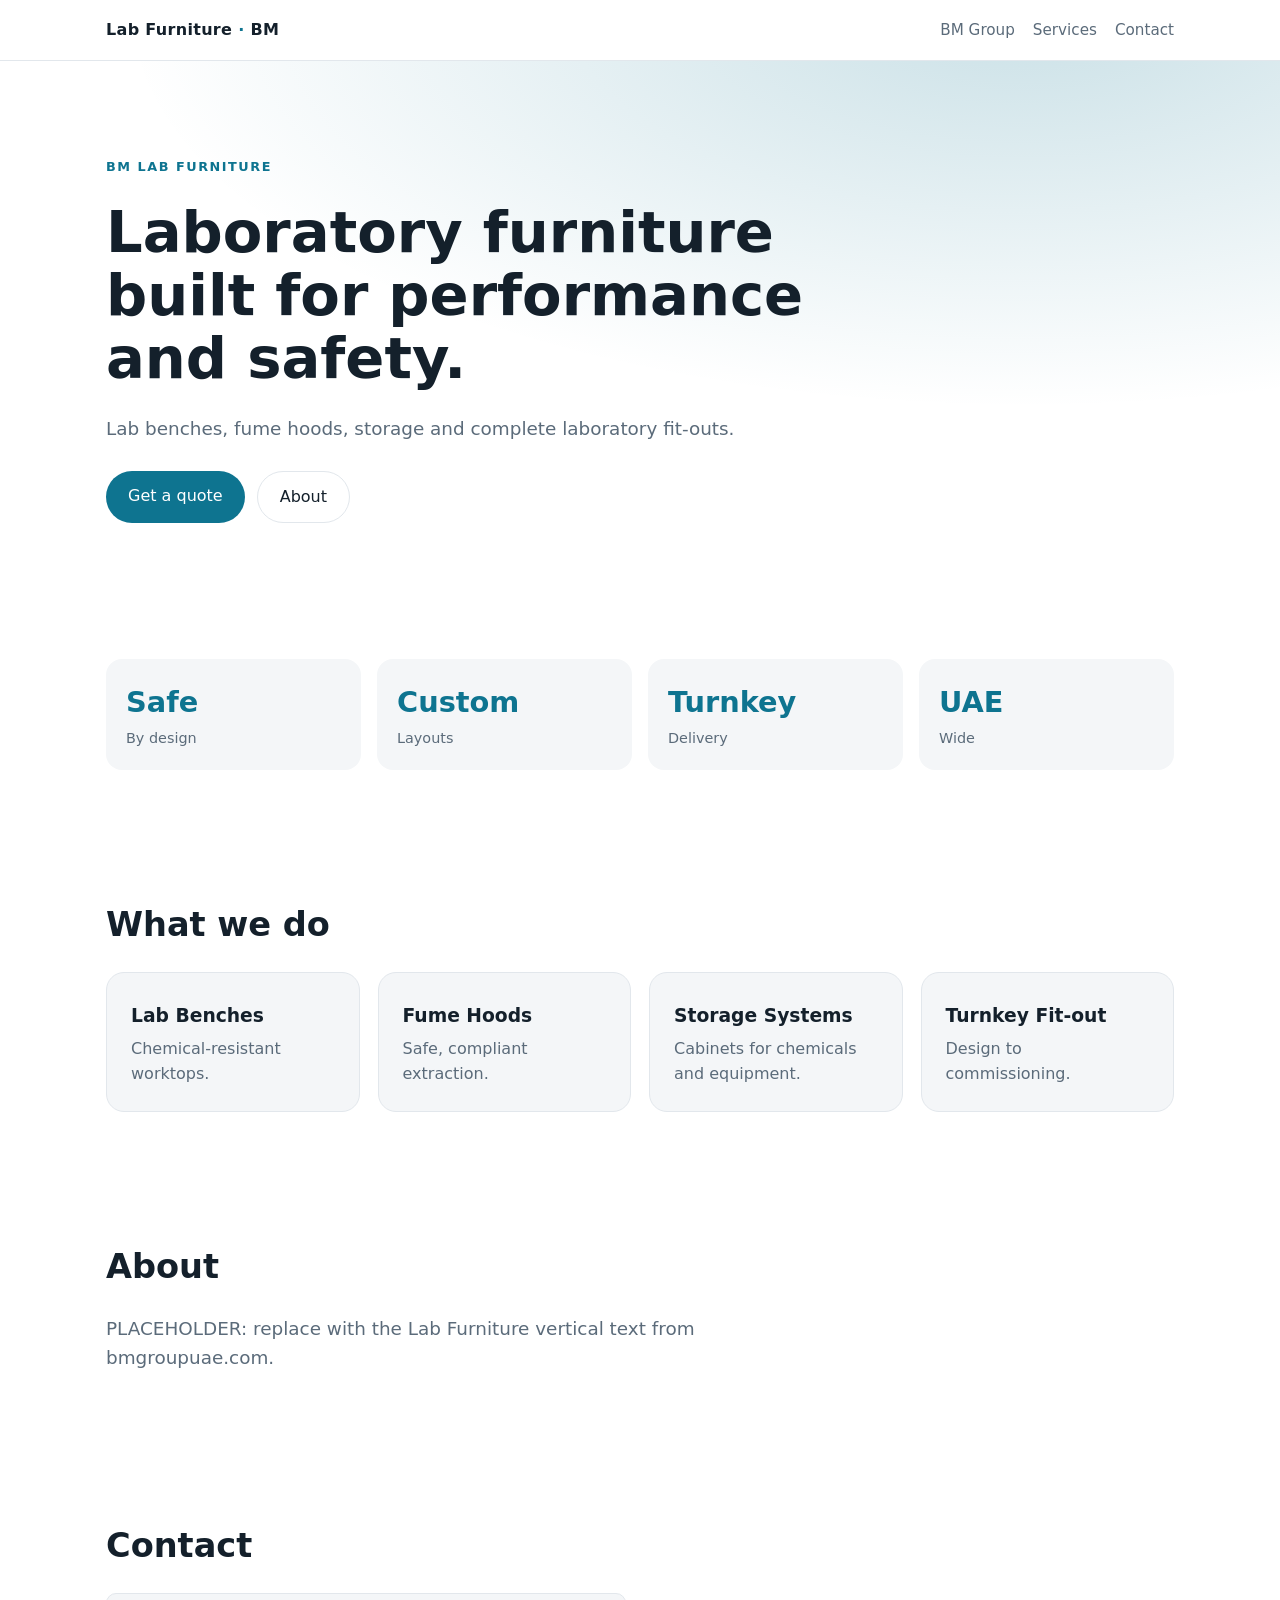
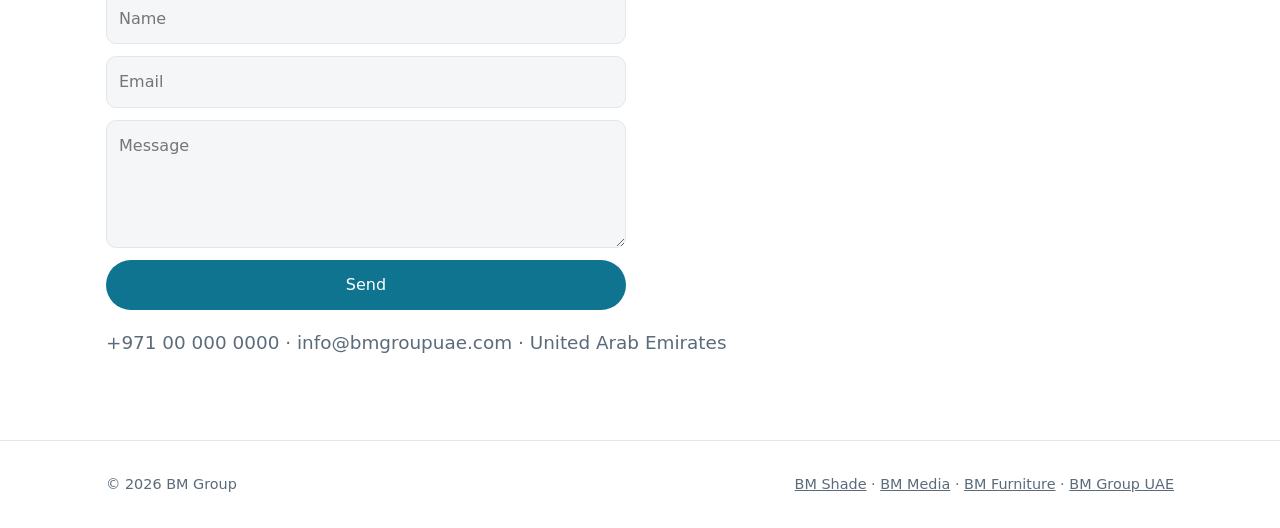
==== sites/labfurniture/index.html @ 3928d762 "Add multi-domain static sites for BM Group verticals Co-Authored-By: Claude Sonnet 5.5 <noreply@anth" ====
<!doctype html><html lang="en"><head><meta charset="utf-8"><meta name="viewport" content="width=device-width,initial-scale=1">
<title>BM Lab Furniture</title><meta name="description" content="Lab benches, fume hoods, storage and complete laboratory fit-outs."><link rel="canonical" href="https://bmlabfurnitureuae.com/">
<meta property="og:title" content="BM Lab Furniture"><meta property="og:description" content="Lab benches, fume hoods, storage and complete laboratory fit-outs."><meta name="theme-color" content="#0e7490">
<link rel="stylesheet" href="styles.css"><style>:root{--accent:#0e7490}</style></head><body>
<header><div class="wrap"><a class="logo" href="/">Lab Furniture <span>·</span> BM</a><nav><a href="https://bmgroupuae.com">BM Group</a><a href="#services">Services</a><a href="#contact">Contact</a></nav></div></header>
<main><section class="hero"><div class="wrap"><div class="kicker">BM Lab Furniture</div><h1>Laboratory furniture built for performance and safety.</h1><p class="sub">Lab benches, fume hoods, storage and complete laboratory fit-outs.</p>
<div class="cta"><a class="btn" href="#contact">Get a quote</a><a class="btn ghost" href="#about">About</a></div></div></section>
<section><div class="wrap stats"><div class="stat reveal"><b>Safe</b><span>By design</span></div><div class="stat reveal"><b>Custom</b><span>Layouts</span></div><div class="stat reveal"><b>Turnkey</b><span>Delivery</span></div><div class="stat reveal"><b>UAE</b><span>Wide</span></div></div></section><section id="services"><div class="wrap"><h2 class="reveal">What we do</h2><div class="grid"><div class="card reveal"><h3>Lab Benches</h3><p>Chemical-resistant worktops.</p></div><div class="card reveal"><h3>Fume Hoods</h3><p>Safe, compliant extraction.</p></div><div class="card reveal"><h3>Storage Systems</h3><p>Cabinets for chemicals and equipment.</p></div><div class="card reveal"><h3>Turnkey Fit-out</h3><p>Design to commissioning.</p></div></div></div></section>
<section id="about"><div class="wrap"><h2 class="reveal">About</h2><p class="sub reveal">PLACEHOLDER: replace with the Lab Furniture vertical text from bmgroupuae.com.</p></div></section>
<section id="contact"><div class="wrap"><h2>Contact</h2><form id="contactform" data-to="info@bmgroupuae.com"><input name="name" placeholder="Name" required><input name="email" type="email" placeholder="Email" required><textarea name="message" rows="4" placeholder="Message" required></textarea><button class="btn">Send</button></form>
<p class="sub">+971 00 000 0000 · info@bmgroupuae.com · United Arab Emirates</p></div></section></main>
<footer><div class="wrap"><span>© 2026 BM Group</span><span><a href="https://bmshadeuae.com">BM Shade</a> · <a href="https://bmmediauae.com">BM Media</a> · <a href="https://bmfurnitureuae.com">BM Furniture</a> · <a href="https://bmgroupuae.com">BM Group UAE</a></span></div></footer>
<script src="main.js"></script></body></html>
---- sites/labfurniture/styles.css ----
:root{--accent:#0f3d63;--bg:#fff;--fg:#14202b;--muted:#5b6b7a;--card:#f4f6f8;--line:#e2e7ec}
@media (prefers-color-scheme:dark){:root{--bg:#0d1319;--fg:#eef2f6;--muted:#9aa9b8;--card:#161e27;--line:#26313d}}
*{box-sizing:border-box}html{scroll-behavior:smooth}
body{margin:0;font:16px/1.6 system-ui,-apple-system,Segoe UI,Roboto,sans-serif;background:var(--bg);color:var(--fg)}
a{color:inherit}.wrap{max-width:1100px;margin:0 auto;padding:0 16px}
header{position:sticky;top:0;z-index:10;background:color-mix(in srgb,var(--bg) 88%,transparent);backdrop-filter:blur(10px);border-bottom:1px solid var(--line)}
header .wrap{display:flex;align-items:center;justify-content:space-between;height:60px;gap:12px}
.logo{font-weight:800;letter-spacing:.02em;text-decoration:none}.logo span{color:var(--accent)}
nav{display:flex;gap:18px;align-items:center;font-size:.95rem}nav a{text-decoration:none;color:var(--muted)}nav a:hover{color:var(--fg)}
.btn{display:inline-block;background:var(--accent);color:#fff!important;padding:12px 22px;border-radius:999px;text-decoration:none;font-weight:600;border:0;cursor:pointer;font:inherit;transition:transform .15s}
.btn:hover{transform:translateY(-2px)}.btn.ghost{background:transparent;color:var(--fg)!important;border:1px solid var(--line)}
.hero{padding:96px 0 72px;background:radial-gradient(900px 400px at 80% -10%,color-mix(in srgb,var(--accent) 22%,transparent),transparent)}
.kicker{color:var(--accent);font-weight:700;text-transform:uppercase;font-size:.8rem;letter-spacing:.12em}
h1{font-size:clamp(2rem,5.5vw,3.6rem);line-height:1.1;margin:.4em 0;max-width:18ch}h2{font-size:clamp(1.5rem,3vw,2.1rem);margin:0 0 .6em}
.sub{color:var(--muted);font-size:1.15rem;max-width:56ch}.cta{display:flex;gap:12px;flex-wrap:wrap;margin-top:28px}
section{padding:64px 0}.stats{display:grid;grid-template-columns:repeat(auto-fit,minmax(150px,1fr));gap:16px}
.stat{background:var(--card);border-radius:16px;padding:20px}.stat b{font-size:1.8rem;color:var(--accent);display:block}.stat span{color:var(--muted);font-size:.9rem}
.grid{display:grid;grid-template-columns:repeat(auto-fill,minmax(240px,1fr));gap:18px}
.card{background:var(--card);border:1px solid var(--line);border-radius:18px;padding:24px;text-decoration:none;display:block;transition:transform .2s,border-color .2s}
.card:hover{transform:translateY(-4px);border-color:var(--accent)}.card h3{margin:.2em 0}.card p{color:var(--muted);margin:.3em 0 0}
.card .go{color:var(--accent);font-weight:600;margin-top:14px;display:inline-block}.card .dom{font-size:.8rem;color:var(--muted)}
.thumb{height:140px;border-radius:12px;margin-bottom:14px;background:linear-gradient(135deg,color-mix(in srgb,var(--accent) 35%,var(--card)),var(--card))}
.price{font-weight:700;color:var(--accent)}.row{display:flex;justify-content:space-between;align-items:center;gap:10px;margin-top:12px}
.chips{display:flex;gap:8px;flex-wrap:wrap;margin-bottom:20px}.chip{border:1px solid var(--line);background:transparent;color:var(--fg);padding:6px 14px;border-radius:999px;cursor:pointer;font:inherit}.chip.on{background:var(--accent);color:#fff;border-color:var(--accent)}
form{display:grid;gap:12px;max-width:520px}input,textarea{padding:12px;border-radius:10px;border:1px solid var(--line);background:var(--card);color:var(--fg);font:inherit}
footer{border-top:1px solid var(--line);padding:32px 0;color:var(--muted);font-size:.9rem}footer .wrap{display:flex;justify-content:space-between;flex-wrap:wrap;gap:12px}
.reveal{opacity:0;transform:translateY(18px);transition:.6s}.reveal.in{opacity:1;transform:none}
#cart{position:fixed;top:0;right:0;height:100%;width:min(380px,100%);background:var(--bg);border-left:1px solid var(--line);padding:20px;transform:translateX(100%);transition:.3s;z-index:20;overflow:auto}
#cart.open{transform:none}.line{display:flex;justify-content:space-between;gap:8px;padding:10px 0;border-bottom:1px solid var(--line)}
@media(max-width:640px){nav a:not(.btn){display:none}}
@media(prefers-reduced-motion:reduce){*{transition:none!important}.reveal{opacity:1;transform:none}}
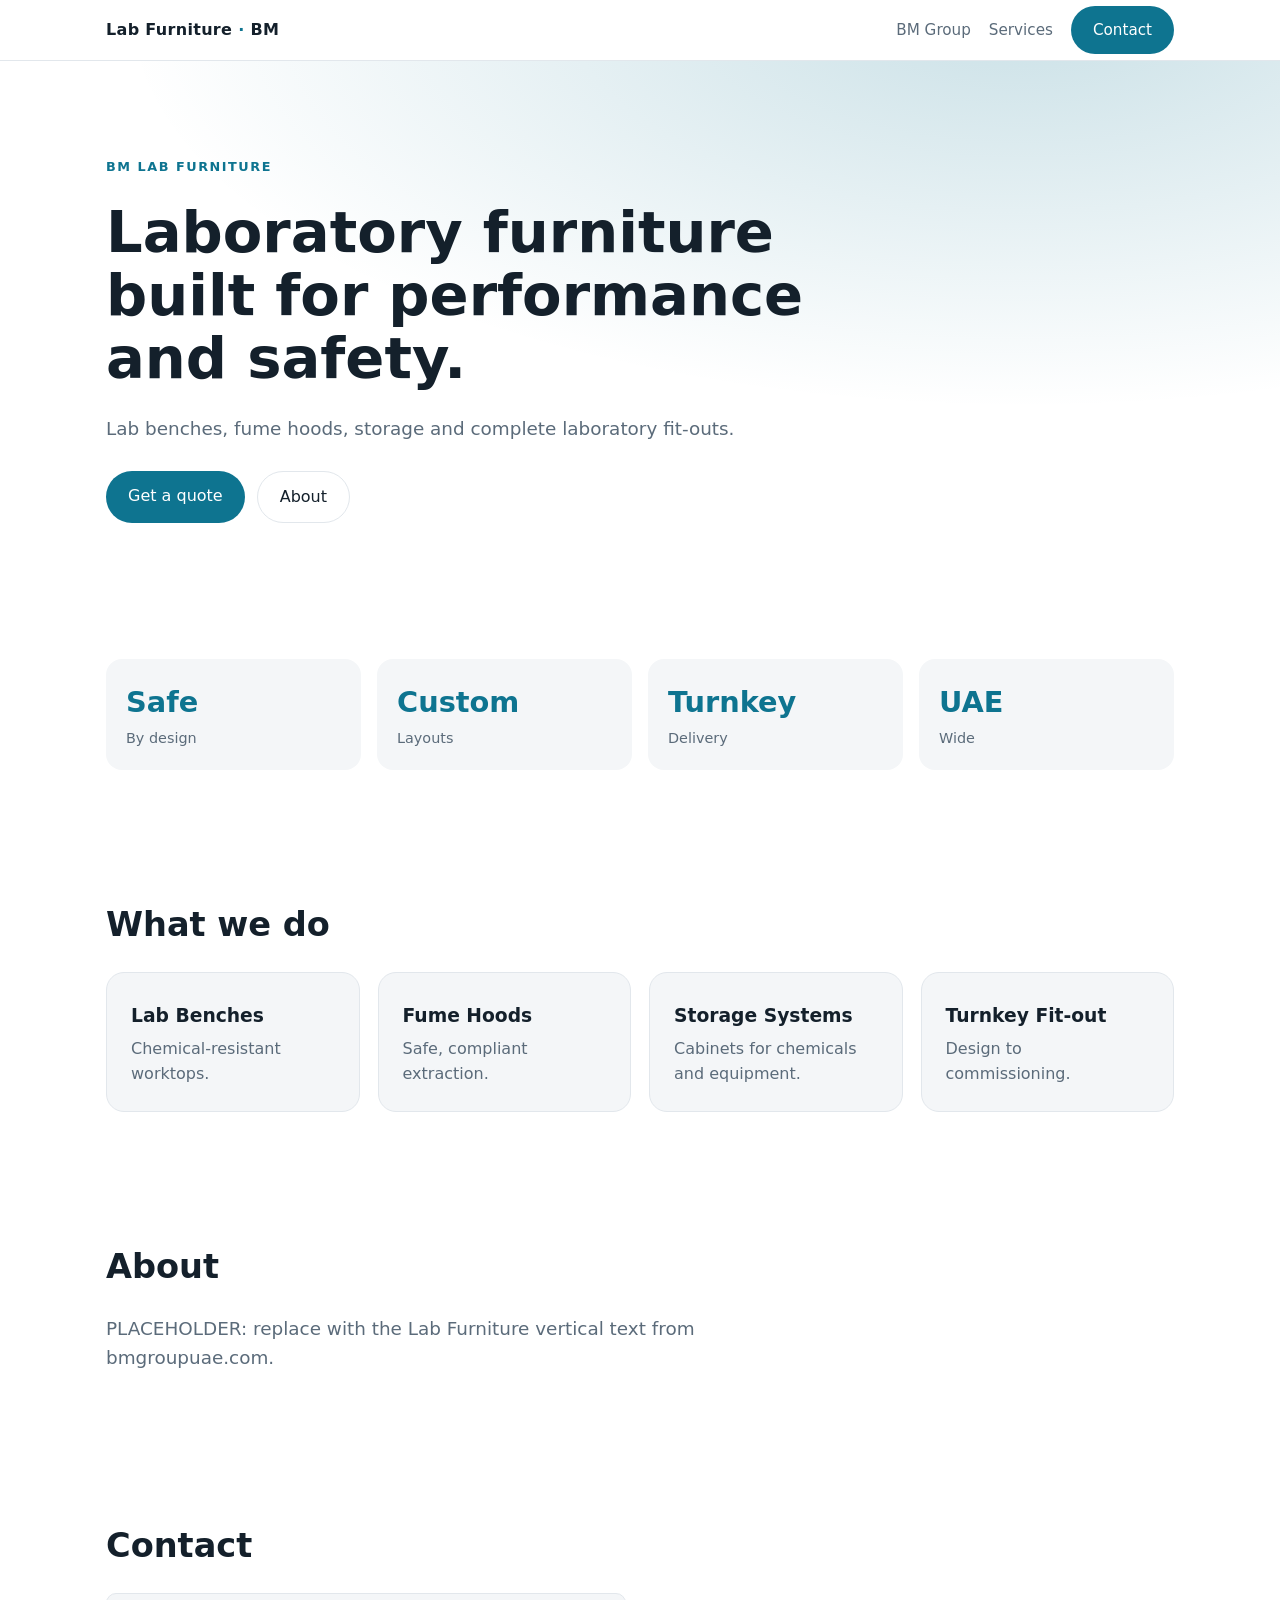
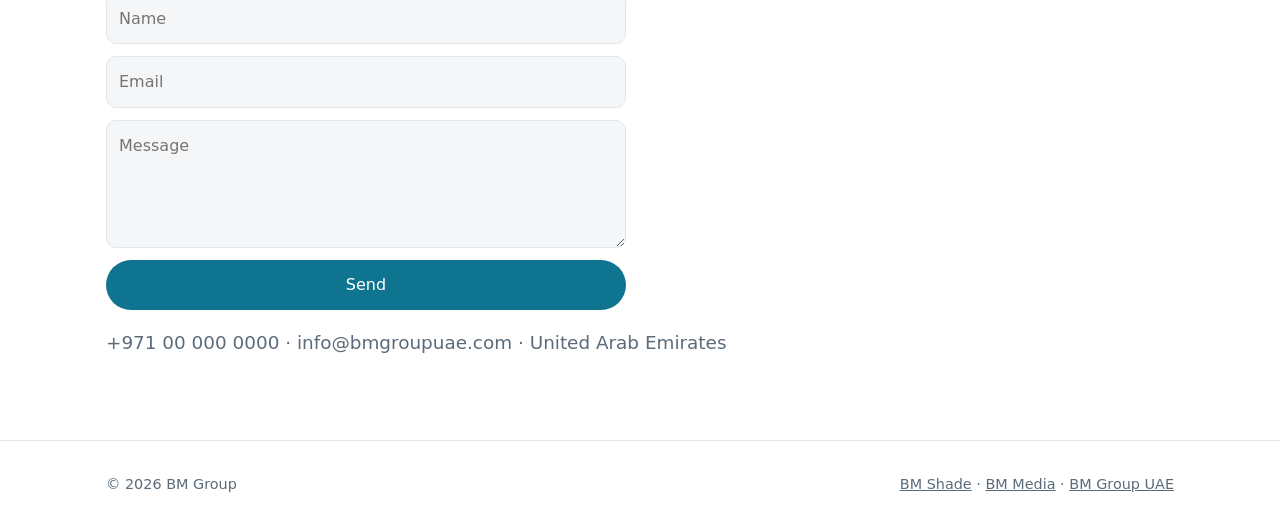
==== commit 30a7aed4: "Remove bmfurnitureuae.com (out of scope) and its shop code Co-Authored-By: Claude Sonnet 5.5 <norepl" ====
--- a/sites/labfurniture/index.html
+++ b/sites/labfurniture/index.html
@@ -2,12 +2,12 @@
 <title>BM Lab Furniture</title><meta name="description" content="Lab benches, fume hoods, storage and complete laboratory fit-outs."><link rel="canonical" href="https://bmlabfurnitureuae.com/">
 <meta property="og:title" content="BM Lab Furniture"><meta property="og:description" content="Lab benches, fume hoods, storage and complete laboratory fit-outs."><meta name="theme-color" content="#0e7490">
 <link rel="stylesheet" href="styles.css"><style>:root{--accent:#0e7490}</style></head><body>
-<header><div class="wrap"><a class="logo" href="/">Lab Furniture <span>·</span> BM</a><nav><a href="https://bmgroupuae.com">BM Group</a><a href="#services">Services</a><a href="#contact">Contact</a></nav></div></header>
+<header><div class="wrap"><a class="logo" href="/">Lab Furniture <span>·</span> BM</a><nav><a href="https://bmgroupuae.com">BM Group</a><a href="#services">Services</a><a class="btn" href="#contact">Contact</a></nav></div></header>
 <main><section class="hero"><div class="wrap"><div class="kicker">BM Lab Furniture</div><h1>Laboratory furniture built for performance and safety.</h1><p class="sub">Lab benches, fume hoods, storage and complete laboratory fit-outs.</p>
 <div class="cta"><a class="btn" href="#contact">Get a quote</a><a class="btn ghost" href="#about">About</a></div></div></section>
 <section><div class="wrap stats"><div class="stat reveal"><b>Safe</b><span>By design</span></div><div class="stat reveal"><b>Custom</b><span>Layouts</span></div><div class="stat reveal"><b>Turnkey</b><span>Delivery</span></div><div class="stat reveal"><b>UAE</b><span>Wide</span></div></div></section><section id="services"><div class="wrap"><h2 class="reveal">What we do</h2><div class="grid"><div class="card reveal"><h3>Lab Benches</h3><p>Chemical-resistant worktops.</p></div><div class="card reveal"><h3>Fume Hoods</h3><p>Safe, compliant extraction.</p></div><div class="card reveal"><h3>Storage Systems</h3><p>Cabinets for chemicals and equipment.</p></div><div class="card reveal"><h3>Turnkey Fit-out</h3><p>Design to commissioning.</p></div></div></div></section>
 <section id="about"><div class="wrap"><h2 class="reveal">About</h2><p class="sub reveal">PLACEHOLDER: replace with the Lab Furniture vertical text from bmgroupuae.com.</p></div></section>
 <section id="contact"><div class="wrap"><h2>Contact</h2><form id="contactform" data-to="info@bmgroupuae.com"><input name="name" placeholder="Name" required><input name="email" type="email" placeholder="Email" required><textarea name="message" rows="4" placeholder="Message" required></textarea><button class="btn">Send</button></form>
 <p class="sub">+971 00 000 0000 · info@bmgroupuae.com · United Arab Emirates</p></div></section></main>
-<footer><div class="wrap"><span>© 2026 BM Group</span><span><a href="https://bmshadeuae.com">BM Shade</a> · <a href="https://bmmediauae.com">BM Media</a> · <a href="https://bmfurnitureuae.com">BM Furniture</a> · <a href="https://bmgroupuae.com">BM Group UAE</a></span></div></footer>
+<footer><div class="wrap"><span>© 2026 BM Group</span><span><a href="https://bmshadeuae.com">BM Shade</a> · <a href="https://bmmediauae.com">BM Media</a> · <a href="https://bmgroupuae.com">BM Group UAE</a></span></div></footer>
 <script src="main.js"></script></body></html>
--- a/sites/labfurniture/styles.css
+++ b/sites/labfurniture/styles.css
@@ -25,7 +25,5 @@
 form{display:grid;gap:12px;max-width:520px}input,textarea{padding:12px;border-radius:10px;border:1px solid var(--line);background:var(--card);color:var(--fg);font:inherit}
 footer{border-top:1px solid var(--line);padding:32px 0;color:var(--muted);font-size:.9rem}footer .wrap{display:flex;justify-content:space-between;flex-wrap:wrap;gap:12px}
 .reveal{opacity:0;transform:translateY(18px);transition:.6s}.reveal.in{opacity:1;transform:none}
-#cart{position:fixed;top:0;right:0;height:100%;width:min(380px,100%);background:var(--bg);border-left:1px solid var(--line);padding:20px;transform:translateX(100%);transition:.3s;z-index:20;overflow:auto}
-#cart.open{transform:none}.line{display:flex;justify-content:space-between;gap:8px;padding:10px 0;border-bottom:1px solid var(--line)}
 @media(max-width:640px){nav a:not(.btn){display:none}}
 @media(prefers-reduced-motion:reduce){*{transition:none!important}.reveal{opacity:1;transform:none}}
